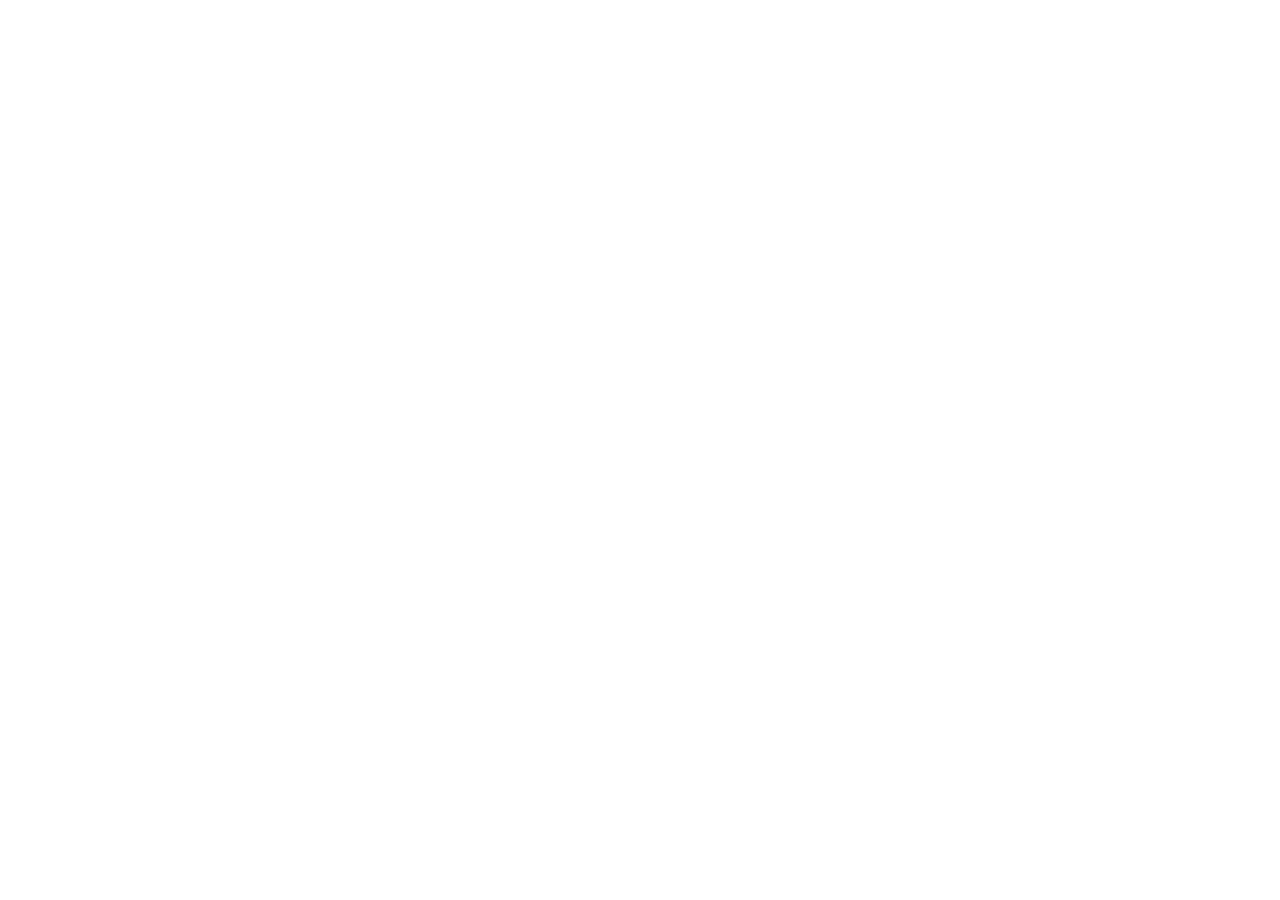
==== index.html @ d1ab3e90 "Structure de base des pages et liaison CSS/JS" ====
<!DOCTYPE html>
<html lang="en">

<head>
    <meta charset="UTF-8">
    <meta name="viewport" content="width=device-width, initial-scale=1.0">
    <title>AfriConnect Summit 2026 | Accueil</title>
    <link rel="stylesheet" href="css/style.css">
</head>

<body>

    <script src="js/main.js"></script>
</body>

</html>
---- css/style.css ----
/* Styles - AfriConnect Summit */
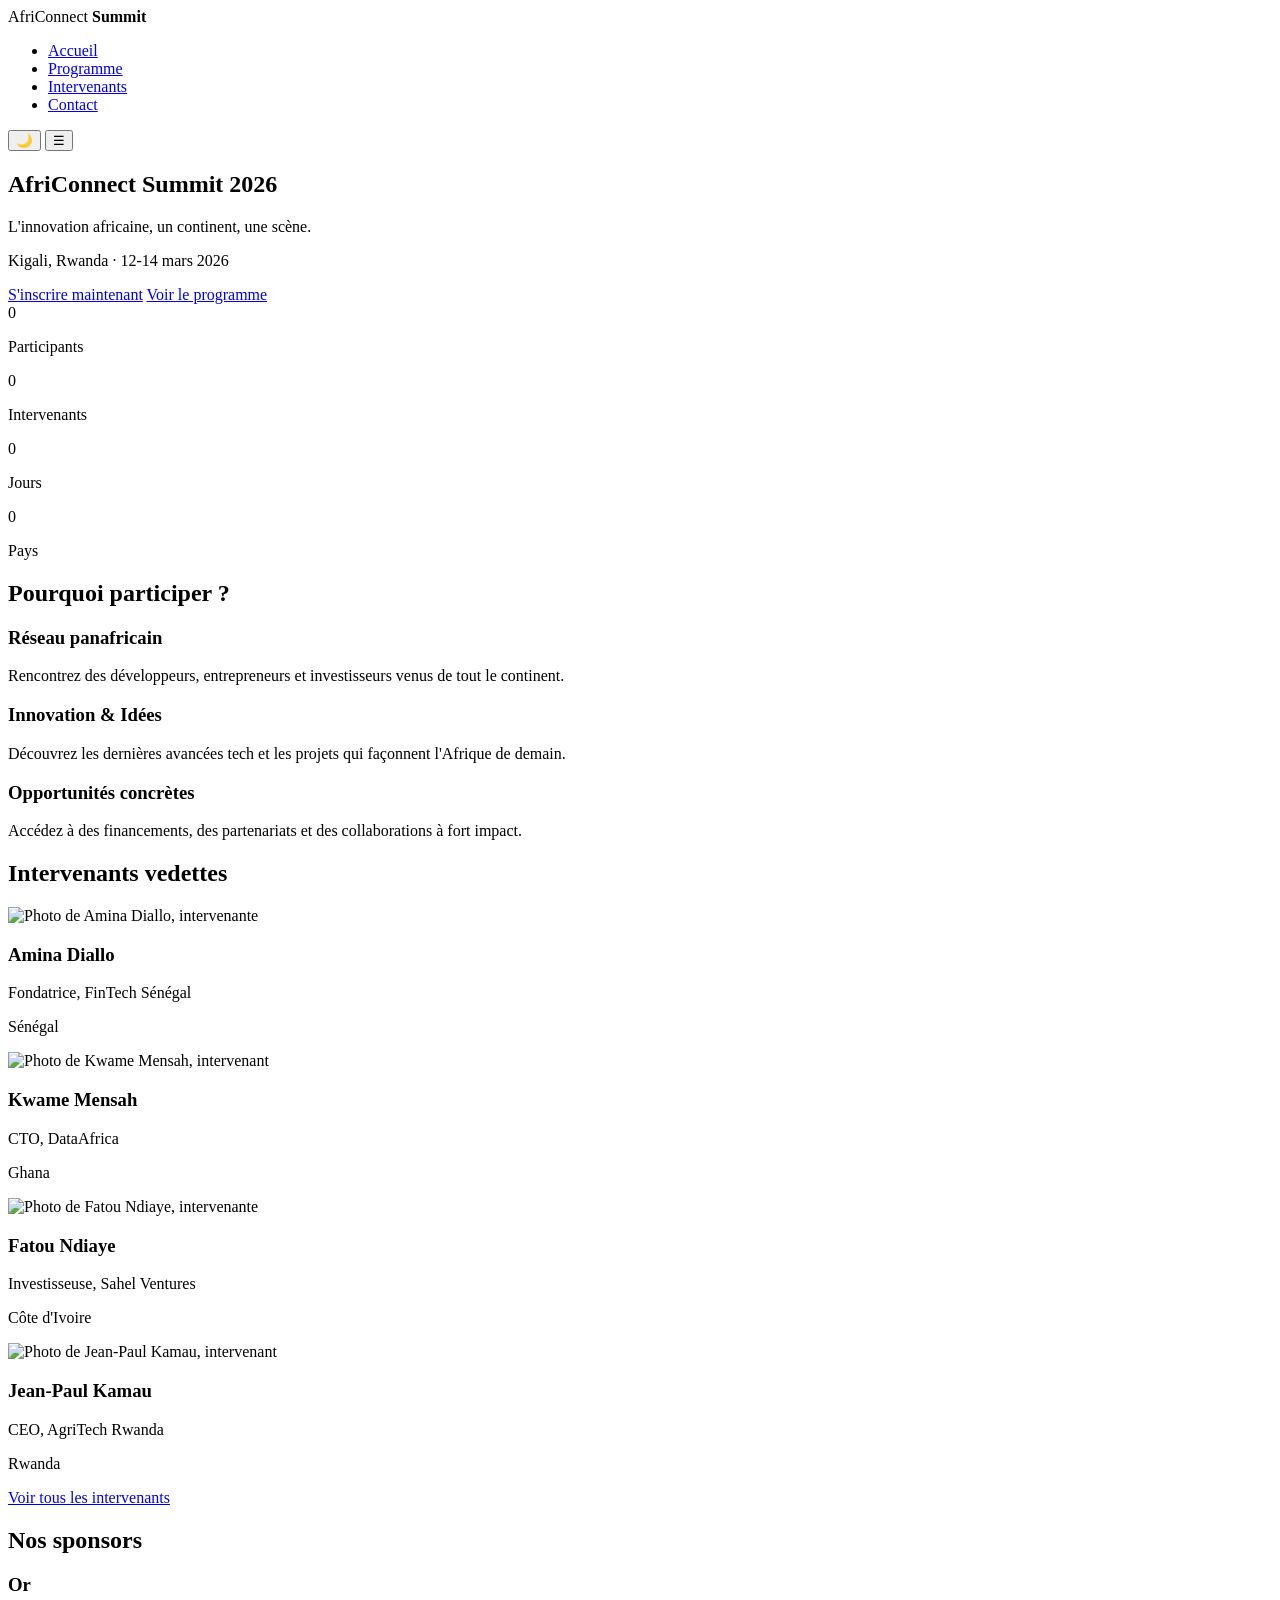
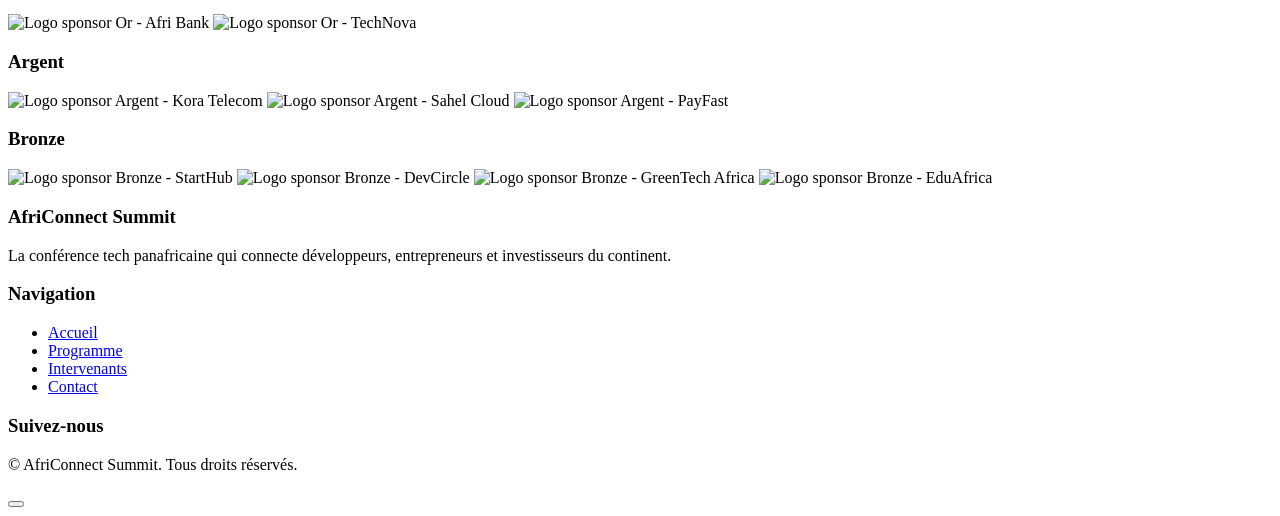
==== commit cb54937d: "ajout structure HTML complète de la page d'accueil" ====
--- a/index.html
+++ b/index.html
@@ -1,5 +1,5 @@
 <!DOCTYPE html>
-<html lang="en">
+<html lang="fr">
 
 <head>
     <meta charset="UTF-8">
@@ -9,6 +9,197 @@
 </head>
 
 <body>
+    <header>
+
+        <nav>
+            <div class="logo">
+                <i class="bi bi-globe-africa"></i>
+                <span>AfriConnect <strong>Summit</strong></span>
+            </div>
+
+            <ul class="nav-links">
+                <li><a href="index.html">Accueil</a></li>
+                <li><a href="programme.html">Programme</a></li>
+                <li><a href="intervenants.html">Intervenants</a></li>
+                <li><a href="contact.html">Contact</a></li>
+            </ul>
+
+            <div class="nav-actions">
+                <button id="theme-toggle" aria-label="Changer de thème">🌙</button>
+                <button id="hamburger" aria-label="Ouvrir le menu">☰</button>
+            </div>
+        </nav>
+    </header>
+    <main>
+        <section id="hero">
+            <div class="hero-content">
+                <h1>AfriConnect Summit 2026</h1>
+                <p class="hero-subtitle">L'innovation africaine, un continent, une scène.</p>
+                <p class="hero-location">Kigali, Rwanda · 12-14 mars 2026</p>
+
+                <div class="hero-cta">
+                    <a href="contact.html" class="btn btn-primary">S'inscrire maintenant</a>
+                    <a href="programme.html" class="btn btn-secondary">Voir le programme</a>
+                </div>
+
+                <div id="countdown">
+                </div>
+            </div>
+        </section>
+
+        <section id="chiffres-cles">
+            <div class="stats-grid">
+                <div class="stat-card">
+                    <span class="stat-number" data-target="1200">0</span>
+                    <p class="stat-label">Participants</p>
+                </div>
+                <div class="stat-card">
+                    <span class="stat-number" data-target="48">0</span>
+                    <p class="stat-label">Intervenants</p>
+                </div>
+                <div class="stat-card">
+                    <span class="stat-number" data-target="3">0</span>
+                    <p class="stat-label">Jours</p>
+                </div>
+                <div class="stat-card">
+                    <span class="stat-number" data-target="12">0</span>
+                    <p class="stat-label">Pays</p>
+                </div>
+            </div>
+        </section>
+
+        <section id="pourquoi-participer">
+            <h2>Pourquoi participer ?</h2>
+
+            <div class="raisons-container">
+                <article class="raison-card">
+                    <i class="bi bi-people-fill"></i>
+                    <h3>Réseau panafricain</h3>
+                    <p>Rencontrez des développeurs, entrepreneurs et investisseurs venus de tout le continent.</p>
+                </article>
+
+                <article class="raison-card">
+                    <i class="bi bi-lightbulb-fill"></i>
+                    <h3>Innovation & Idées</h3>
+                    <p>Découvrez les dernières avancées tech et les projets qui façonnent l'Afrique de demain.</p>
+                </article>
+
+                <article class="raison-card">
+                    <i class="bi bi-graph-up-arrow"></i>
+                    <h3>Opportunités concrètes</h3>
+                    <p>Accédez à des financements, des partenariats et des collaborations à fort impact.</p>
+                </article>
+            </div>
+        </section>
+
+        <section id="intervenants-vedettes">
+            <h2>Intervenants vedettes</h2>
+
+            <div class="intervenants-grid">
+                <article class="intervenant-card">
+                    <img src="images/speaker1.jpg" alt="Photo de Amina Diallo, intervenante">
+                    <h3>Amina Diallo</h3>
+                    <p class="intervenant-titre">Fondatrice, FinTech Sénégal</p>
+                    <p class="intervenant-pays">Sénégal</p>
+                </article>
+
+                <article class="intervenant-card">
+                    <img src="images/speaker2.jpg" alt="Photo de Kwame Mensah, intervenant">
+                    <h3>Kwame Mensah</h3>
+                    <p class="intervenant-titre">CTO, DataAfrica</p>
+                    <p class="intervenant-pays">Ghana</p>
+                </article>
+
+                <article class="intervenant-card">
+                    <img src="images/speaker3.jpg" alt="Photo de Fatou Ndiaye, intervenante">
+                    <h3>Fatou Ndiaye</h3>
+                    <p class="intervenant-titre">Investisseuse, Sahel Ventures</p>
+                    <p class="intervenant-pays">Côte d'Ivoire</p>
+                </article>
+
+                <article class="intervenant-card">
+                    <img src="images/speaker4.jpg" alt="Photo de Jean-Paul Kamau, intervenant">
+                    <h3>Jean-Paul Kamau</h3>
+                    <p class="intervenant-titre">CEO, AgriTech Rwanda</p>
+                    <p class="intervenant-pays">Rwanda</p>
+                </article>
+            </div>
+
+            <a href="intervenants.html" class="btn btn-secondary">Voir tous les intervenants</a>
+        </section>
+
+
+        <section id="sponsors">
+            <h2>Nos sponsors</h2>
+
+            <div class="sponsors-container">
+                <div class="sponsor-tier sponsor-or">
+                    <h3>Or</h3>
+                    <div class="sponsor-logos">
+                        <img src="images/sponsor-or-1.png" alt="Logo sponsor Or - Afri Bank">
+                        <img src="images/sponsor-or-2.png" alt="Logo sponsor Or - TechNova">
+                    </div>
+                </div>
+
+                <div class="sponsor-tier sponsor-argent">
+                    <h3>Argent</h3>
+                    <div class="sponsor-logos">
+                        <img src="images/sponsor-argent-1.png" alt="Logo sponsor Argent - Kora Telecom">
+                        <img src="images/sponsor-argent-2.png" alt="Logo sponsor Argent - Sahel Cloud">
+                        <img src="images/sponsor-argent-3.png" alt="Logo sponsor Argent - PayFast">
+                    </div>
+                </div>
+
+                <div class="sponsor-tier sponsor-bronze">
+                    <h3>Bronze</h3>
+                    <div class="sponsor-logos">
+                        <img src="images/sponsor-bronze-1.png" alt="Logo sponsor Bronze - StartHub">
+                        <img src="images/sponsor-bronze-2.png" alt="Logo sponsor Bronze - DevCircle">
+                        <img src="images/sponsor-bronze-3.png" alt="Logo sponsor Bronze - GreenTech Africa">
+                        <img src="images/sponsor-bronze-4.png" alt="Logo sponsor Bronze - EduAfrica">
+                    </div>
+                </div>
+            </div>
+        </section>
+
+
+    </main>
+    <footer>
+
+        <div class="footer-container">
+            <div class="footer-col">
+                <h3>AfriConnect Summit</h3>
+                <p>La conférence tech panafricaine qui connecte développeurs, entrepreneurs et investisseurs du
+                    continent.</p>
+            </div>
+
+            <div class="footer-col">
+                <h3>Navigation</h3>
+                <ul>
+                    <li><a href="index.html">Accueil</a></li>
+                    <li><a href="programme.html">Programme</a></li>
+                    <li><a href="intervenants.html">Intervenants</a></li>
+                    <li><a href="contact.html">Contact</a></li>
+                </ul>
+            </div>
+
+            <div class="footer-col">
+                <h3>Suivez-nous</h3>
+                <div class="footer-socials">
+                    <a href="#" aria-label="Facebook"><i class="bi bi-facebook"></i></a>
+                    <a href="#" aria-label="Twitter"><i class="bi bi-twitter-x"></i></a>
+                    <a href="#" aria-label="LinkedIn"><i class="bi bi-linkedin"></i></a>
+                    <a href="#" aria-label="Instagram"><i class="bi bi-instagram"></i></a>
+                </div>
+            </div>
+        </div>
+
+        <div class="footer-bottom">
+            <p>&copy; <span id="year"></span> AfriConnect Summit. Tous droits réservés.</p>
+            <button id="back-to-top" aria-label="Retour en haut"><i class="bi bi-arrow-up"></i></button>
+        </div>
+
+    </footer>
 
     <script src="js/main.js"></script>
 </body>
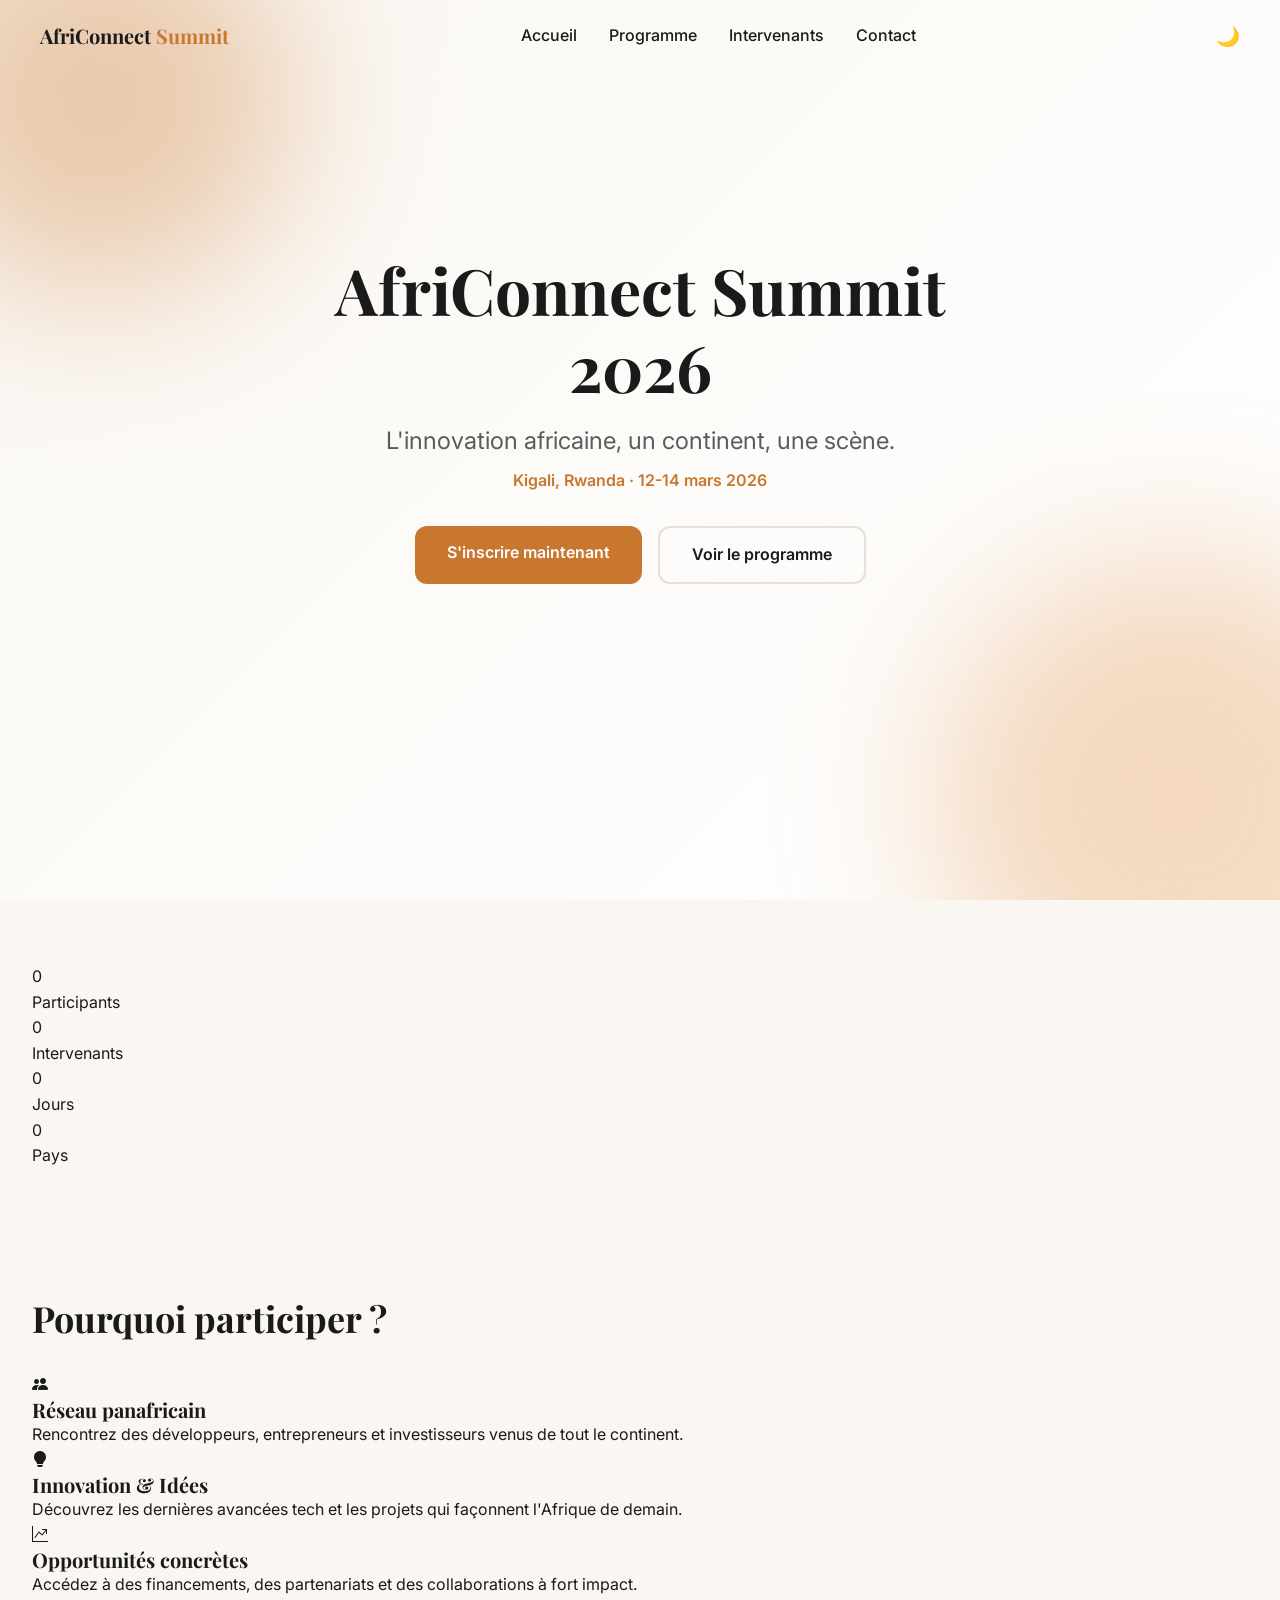
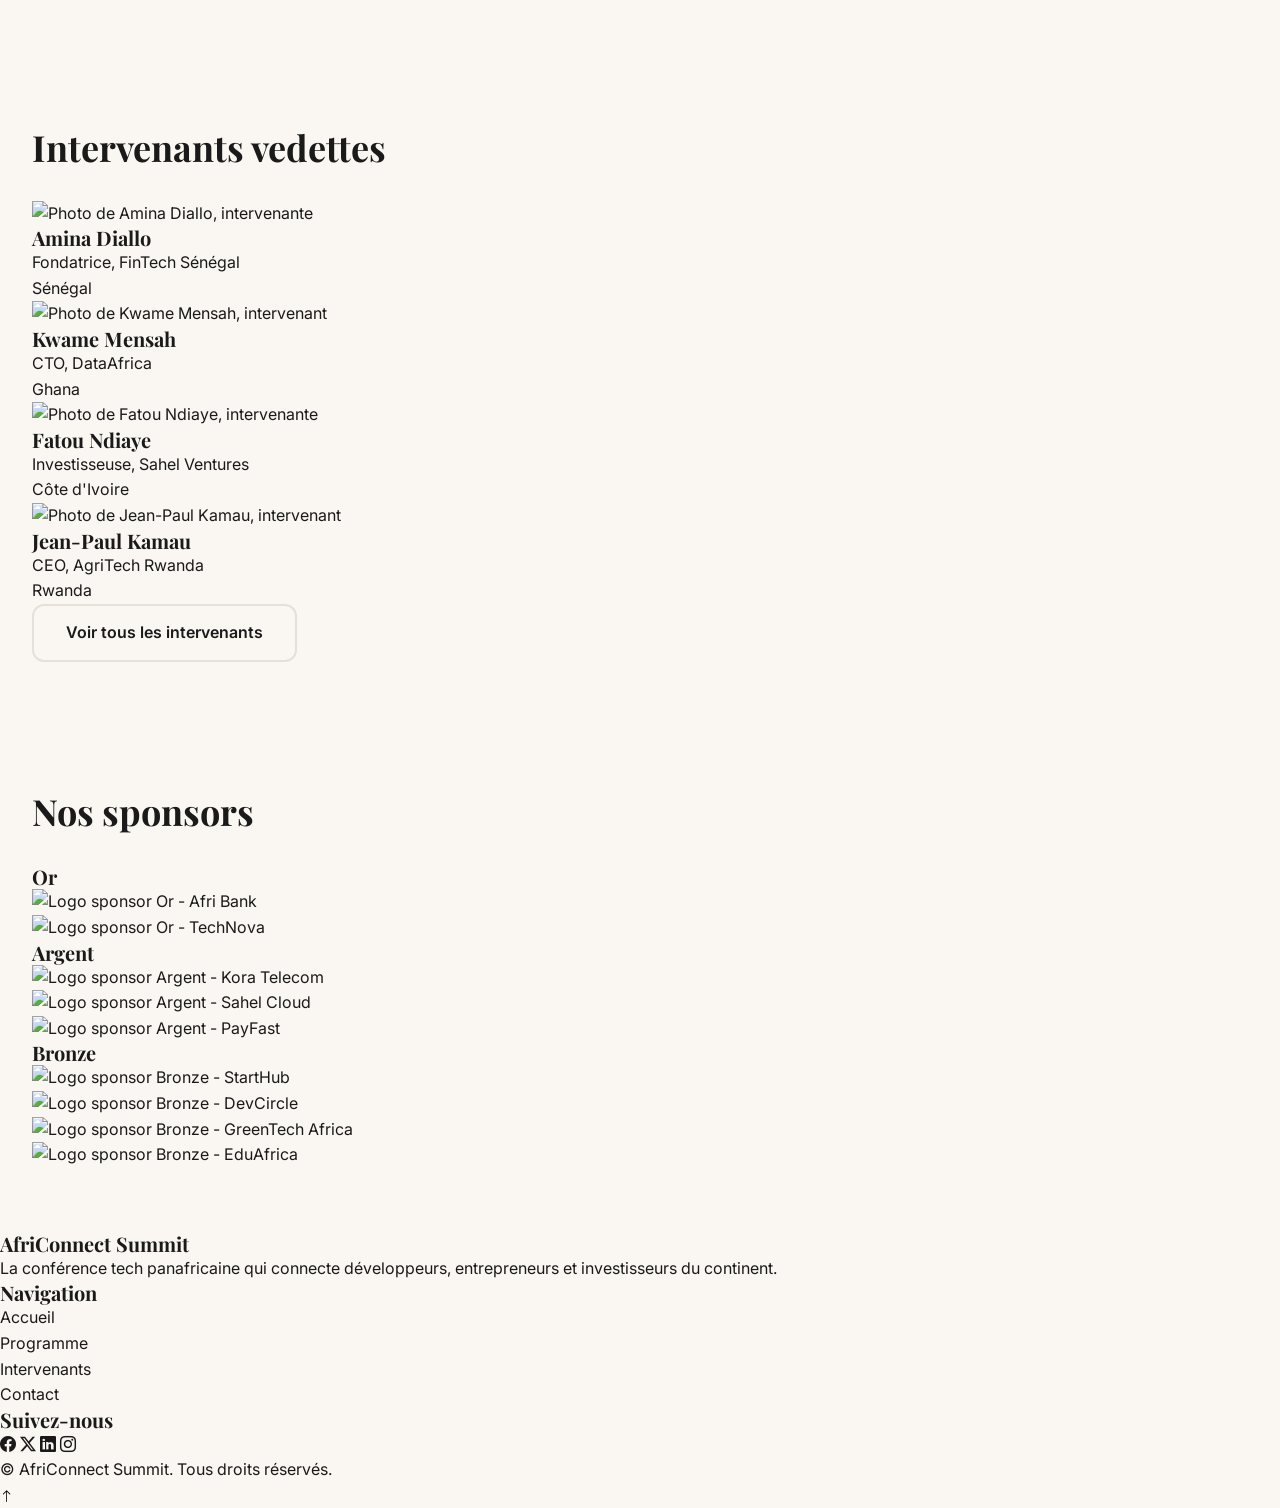
==== commit d7024541: "ajout des variables CSS, reset de base, style navbar et hero avec animations" ====
--- a/index.html
+++ b/index.html
@@ -5,6 +5,12 @@
     <meta charset="UTF-8">
     <meta name="viewport" content="width=device-width, initial-scale=1.0">
     <title>AfriConnect Summit 2026 | Accueil</title>
+    <link rel="preconnect" href="https://fonts.googleapis.com">
+    <link rel="preconnect" href="https://fonts.gstatic.com" crossorigin>
+    <link
+        href="https://fonts.googleapis.com/css2?family=Playfair+Display:wght@600;700;900&family=Inter:wght@400;500;600&display=swap"
+        rel="stylesheet">
+    <link rel="stylesheet" href="https://cdn.jsdelivr.net/npm/bootstrap-icons@1.11.3/font/bootstrap-icons.css">
     <link rel="stylesheet" href="css/style.css">
 </head>
 
--- a/css/style.css
+++ b/css/style.css
@@ -1 +1,366 @@
-/* Styles - AfriConnect Summit */+/* ===========================
+   VARIABLES CSS GLOBALES
+   =========================== */
+:root {
+    /* Couleurs - Light mode (par défaut) */
+    --color-bg: #faf7f2;
+    --color-bg-secondary: #ffffff;
+    --color-text: #1a1a1a;
+    --color-text-secondary: #5c5c5c;
+    --color-accent: #c9772f;
+    --color-accent-light: #e0954f;
+    --color-border: #e5e0d8;
+
+    /* Typographie */
+    --font-heading: 'Playfair Display', serif;
+    --font-body: 'Inter', sans-serif;
+
+    /* Espacements */
+    --spacing-sm: 0.5rem;
+    --spacing-md: 1rem;
+    --spacing-lg: 2rem;
+    --spacing-xl: 4rem;
+
+    /* Radius */
+    --radius-sm: 4px;
+    --radius-md: 12px;
+    --radius-lg: 24px;
+
+    /* Transition */
+    --transition-speed: 0.3s ease;
+}
+
+/* Dark mode : le JS bascule cet attribut sur <html> */
+[data-theme="dark"] {
+    --color-bg: #14100c;
+    --color-bg-secondary: #1f1a14;
+    --color-text: #f5f0e8;
+    --color-text-secondary: #b8b0a3;
+    --color-accent: #d99a4e;
+    --color-accent-light: #e8b872;
+    --color-border: #332b22;
+}
+
+/* ===========================
+   RESET & BASE
+   =========================== */
+* {
+    margin: 0;
+    padding: 0;
+    box-sizing: border-box;
+}
+
+html {
+    scroll-behavior: smooth;
+}
+
+body {
+    font-family: var(--font-body);
+    background-color: var(--color-bg);
+    color: var(--color-text);
+    line-height: 1.6;
+    transition: background-color var(--transition-speed), color var(--transition-speed);
+}
+
+h1,
+h2,
+h3 {
+    font-family: var(--font-heading);
+    line-height: 1.2;
+}
+
+h1 {
+    font-size: 3rem;
+}
+
+h2 {
+    font-size: 2.25rem;
+    margin-bottom: var(--spacing-lg);
+}
+
+h3 {
+    font-size: 1.25rem;
+}
+
+a {
+    text-decoration: none;
+    color: inherit;
+}
+
+img {
+    max-width: 100%;
+    display: block;
+}
+
+ul {
+    list-style: none;
+}
+
+button {
+    cursor: pointer;
+    border: none;
+    background: none;
+    font-family: var(--font-body);
+}
+
+section {
+    padding: var(--spacing-xl) var(--spacing-lg);
+}
+
+/* ===========================
+   HEADER / NAVBAR
+   =========================== */
+header {
+    position: fixed;
+    top: 0;
+    left: 0;
+    width: 100%;
+    z-index: 1000;
+    background-color: transparent;
+    transition: background-color var(--transition-speed), box-shadow var(--transition-speed);
+}
+
+header.scrolled {
+    background-color: var(--color-bg-secondary);
+    box-shadow: 0 2px 12px rgba(0, 0, 0, 0.1);
+}
+
+header nav {
+    display: flex;
+    align-items: center;
+    justify-content: space-between;
+    padding: var(--spacing-md) var(--spacing-lg);
+    max-width: 1400px;
+    margin: 0 auto;
+}
+
+.logo {
+    display: flex;
+    align-items: center;
+    gap: var(--spacing-sm);
+    font-family: var(--font-heading);
+    font-size: 1.25rem;
+    font-weight: 700;
+}
+
+.logo i {
+    color: var(--color-accent);
+    font-size: 1.4rem;
+}
+
+.logo strong {
+    color: var(--color-accent);
+}
+
+.nav-links {
+    display: flex;
+    gap: var(--spacing-lg);
+}
+
+.nav-links a {
+    font-weight: 500;
+    position: relative;
+    transition: color var(--transition-speed);
+}
+
+.nav-links a::after {
+    content: '';
+    position: absolute;
+    bottom: -4px;
+    left: 0;
+    width: 0;
+    height: 2px;
+    background-color: var(--color-accent);
+    transition: width var(--transition-speed);
+}
+
+.nav-links a:hover {
+    color: var(--color-accent);
+}
+
+.nav-links a:hover::after {
+    width: 100%;
+}
+
+.nav-actions {
+    display: flex;
+    align-items: center;
+    gap: var(--spacing-md);
+}
+
+.nav-actions button {
+    font-size: 1.2rem;
+    padding: var(--spacing-sm);
+    border-radius: var(--radius-sm);
+    transition: background-color var(--transition-speed);
+}
+
+.nav-actions button:hover {
+    background-color: var(--color-border);
+}
+
+#hamburger {
+    display: none;
+}
+
+/* ===========================
+   HERO SECTION
+   =========================== */
+#hero {
+    min-height: 100vh;
+    display: flex;
+    align-items: center;
+    justify-content: center;
+    text-align: center;
+    position: relative;
+    overflow: hidden;
+    background: linear-gradient(135deg, var(--color-bg) 0%, var(--color-bg-secondary) 100%);
+}
+
+/* Formes flottantes en arrière-plan */
+#hero::before,
+#hero::after {
+    content: '';
+    position: absolute;
+    border-radius: 50%;
+    filter: blur(80px);
+    opacity: 0.35;
+    z-index: 0;
+}
+
+#hero::before {
+    width: 400px;
+    height: 400px;
+    background: var(--color-accent);
+    top: -100px;
+    left: -100px;
+    animation: float-blob 12s ease-in-out infinite;
+}
+
+#hero::after {
+    width: 500px;
+    height: 500px;
+    background: var(--color-accent-light);
+    bottom: -150px;
+    right: -150px;
+    animation: float-blob 15s ease-in-out infinite reverse;
+}
+
+@keyframes float-blob {
+
+    0%,
+    100% {
+        transform: translate(0, 0) scale(1);
+    }
+
+    33% {
+        transform: translate(40px, 60px) scale(1.1);
+    }
+
+    66% {
+        transform: translate(-30px, 30px) scale(0.95);
+    }
+}
+
+.hero-content {
+    position: relative;
+    z-index: 1;
+    max-width: 800px;
+    padding: var(--spacing-lg);
+}
+
+#hero h1 {
+    font-size: 4rem;
+    margin-bottom: var(--spacing-md);
+    opacity: 0;
+    animation: fade-slide-up 0.8s ease forwards;
+}
+
+.hero-subtitle {
+    font-size: 1.5rem;
+    color: var(--color-text-secondary);
+    margin-bottom: var(--spacing-sm);
+    opacity: 0;
+    animation: fade-slide-up 0.8s ease 0.2s forwards;
+}
+
+.hero-location {
+    font-weight: 600;
+    color: var(--color-accent);
+    margin-bottom: var(--spacing-lg);
+    opacity: 0;
+    animation: fade-slide-up 0.8s ease 0.4s forwards;
+}
+
+.hero-cta {
+    display: flex;
+    gap: var(--spacing-md);
+    justify-content: center;
+    margin-bottom: var(--spacing-xl);
+    opacity: 0;
+    animation: fade-slide-up 0.8s ease 0.6s forwards;
+}
+
+@keyframes fade-slide-up {
+    from {
+        opacity: 0;
+        transform: translateY(30px);
+    }
+
+    to {
+        opacity: 1;
+        transform: translateY(0);
+    }
+}
+
+.btn {
+    display: inline-block;
+    padding: 0.9rem 2rem;
+    border-radius: var(--radius-md);
+    font-weight: 600;
+    transition: transform var(--transition-speed), box-shadow var(--transition-speed);
+}
+
+.btn-primary {
+    background-color: var(--color-accent);
+    color: #fff;
+}
+
+.btn-secondary {
+    background-color: transparent;
+    color: var(--color-text);
+    border: 2px solid var(--color-border);
+}
+
+.btn:hover {
+    transform: translateY(-3px);
+    box-shadow: 0 8px 20px rgba(0, 0, 0, 0.15);
+}
+
+#countdown {
+    display: flex;
+    gap: var(--spacing-lg);
+    justify-content: center;
+    opacity: 0;
+    animation: fade-slide-up 0.8s ease 0.8s forwards;
+}
+
+#countdown div {
+    display: flex;
+    flex-direction: column;
+    align-items: center;
+}
+
+#countdown span {
+    font-family: var(--font-heading);
+    font-size: 2.5rem;
+    font-weight: 700;
+    color: var(--color-accent);
+}
+
+#countdown small {
+    font-size: 0.8rem;
+    color: var(--color-text-secondary);
+    text-transform: uppercase;
+    letter-spacing: 1px;
+}
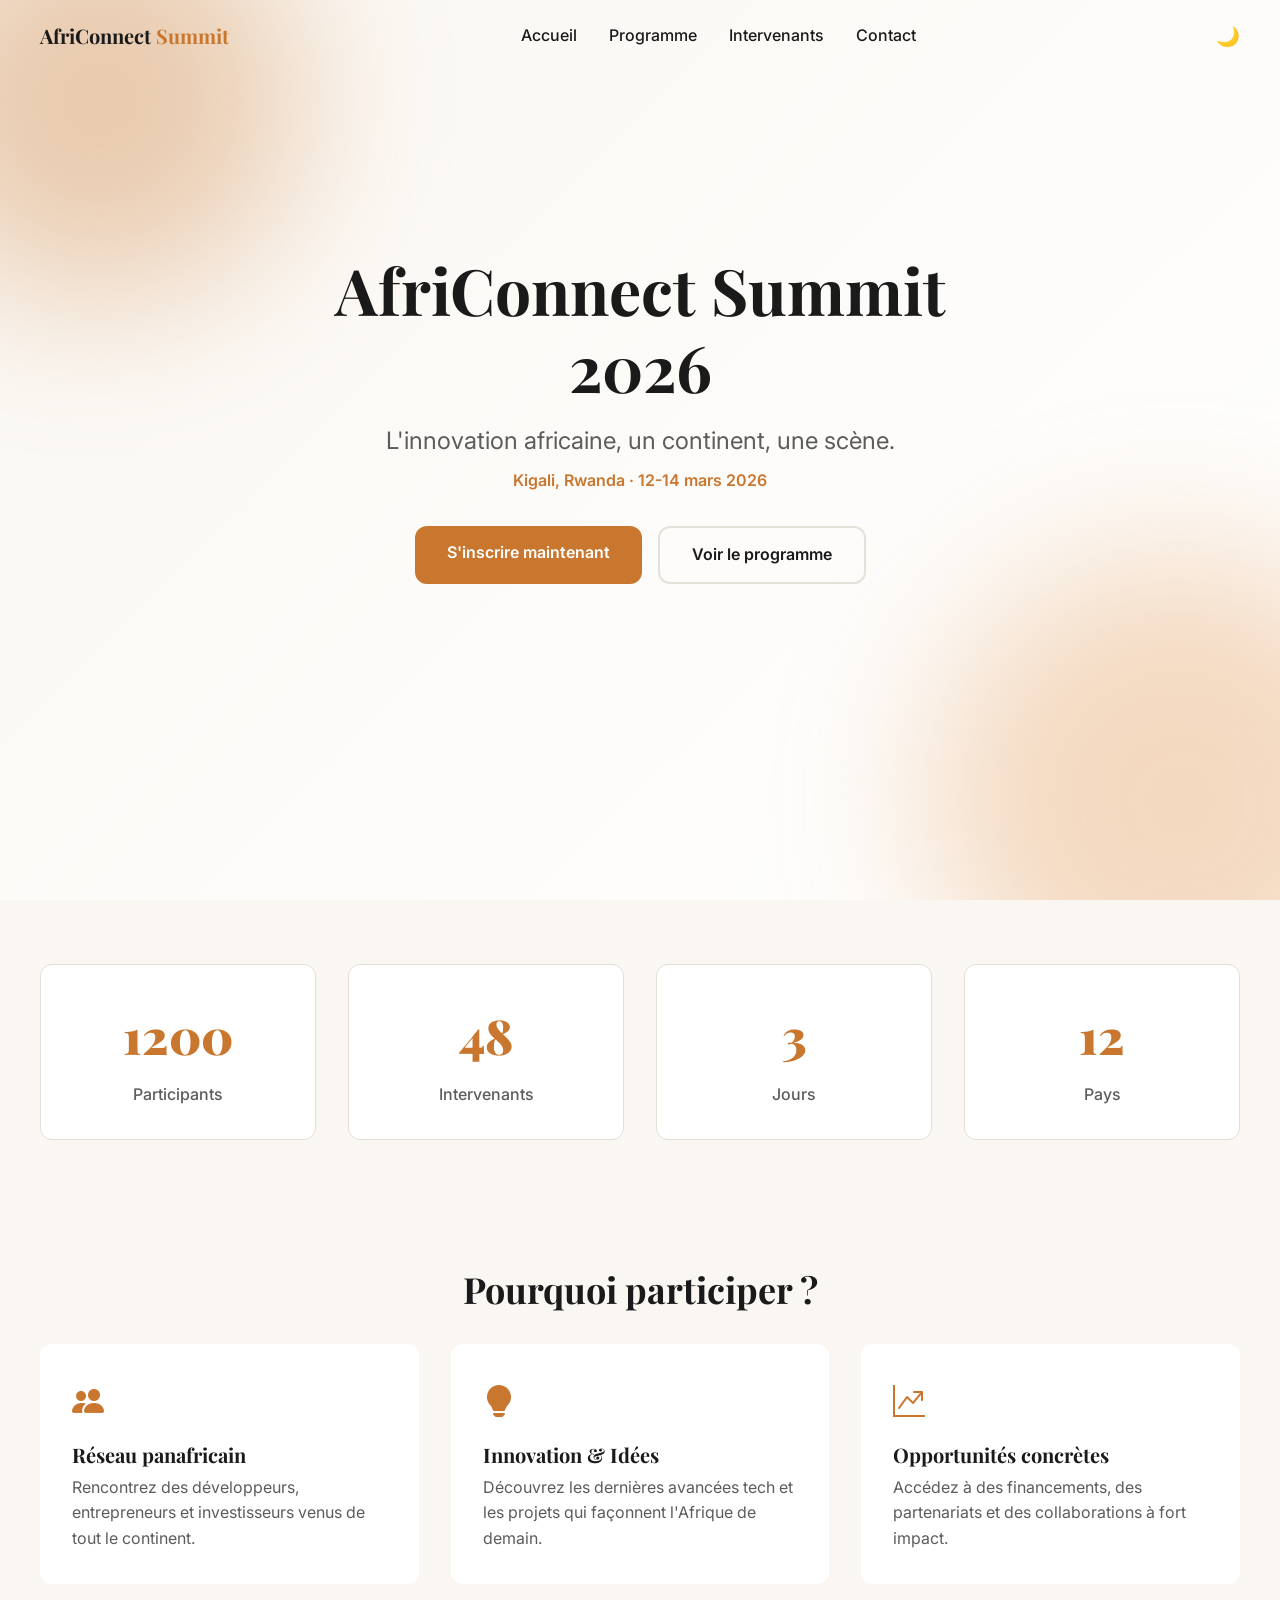
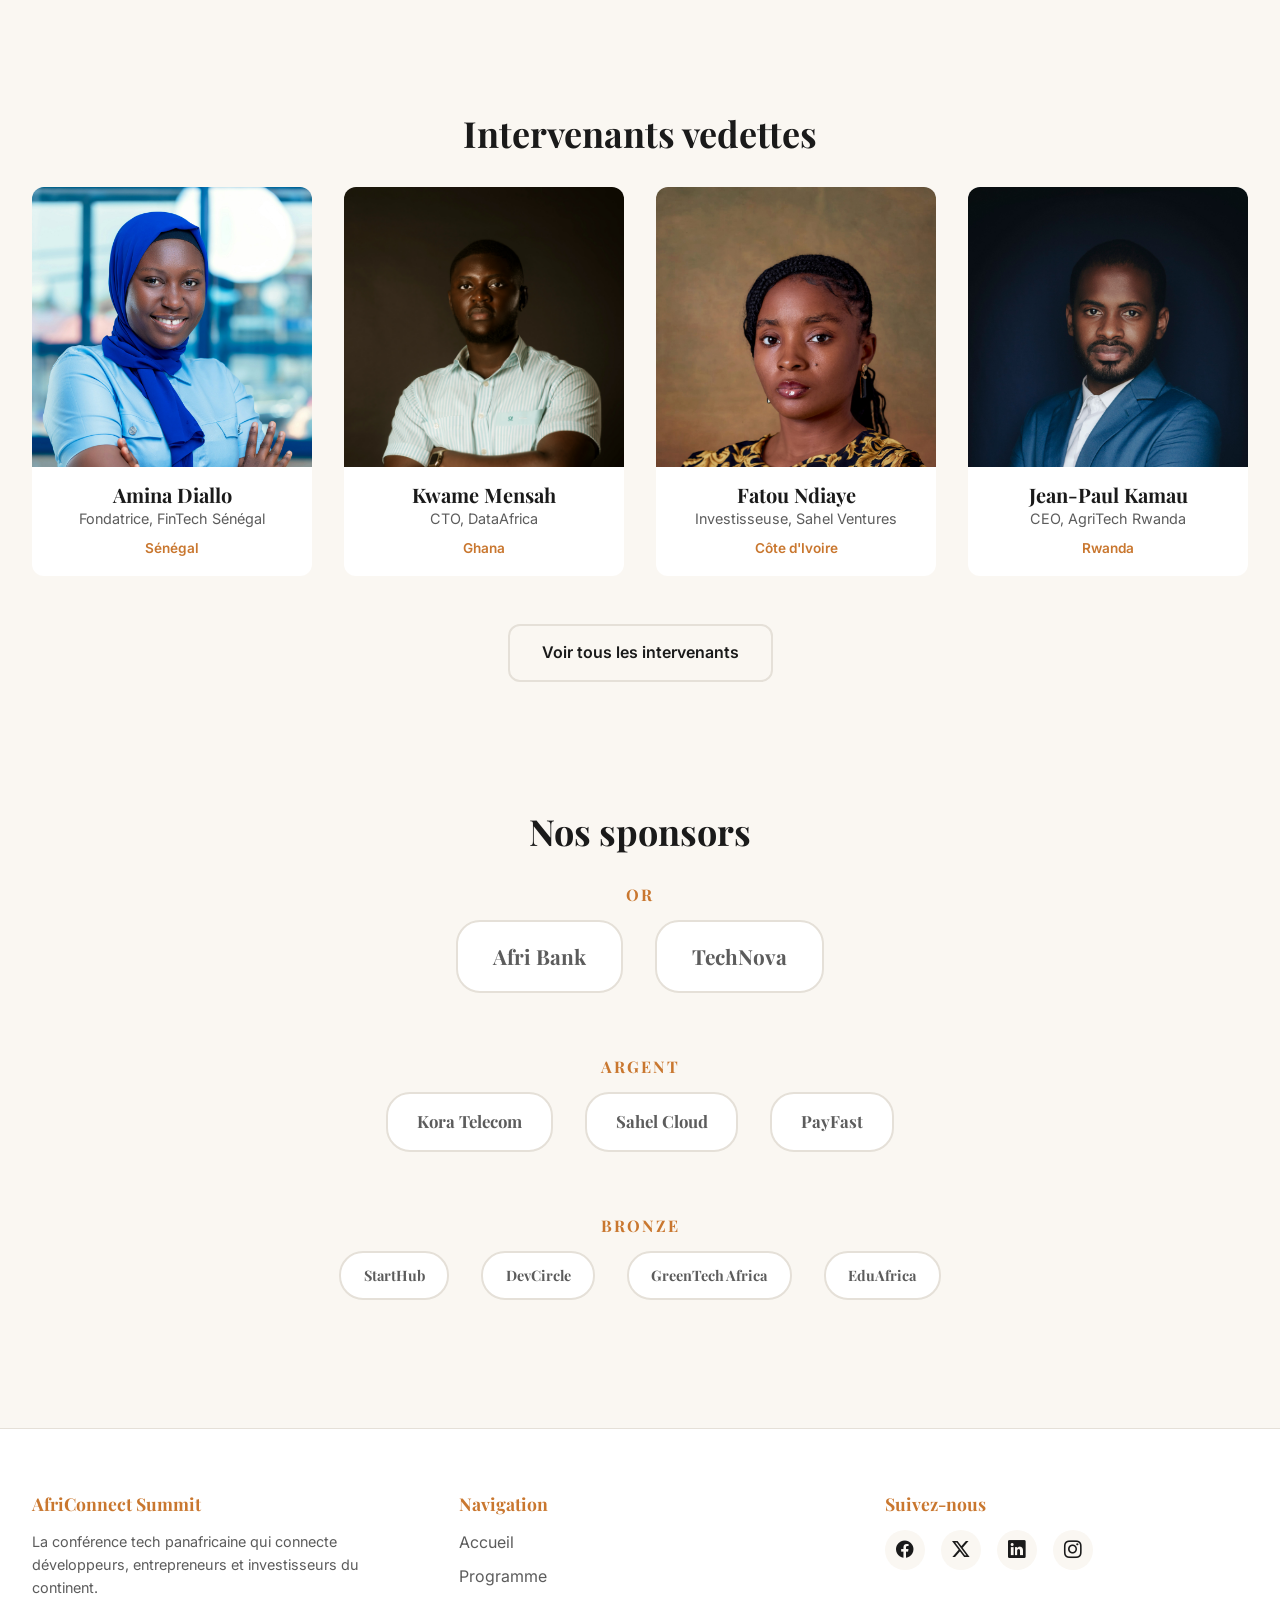
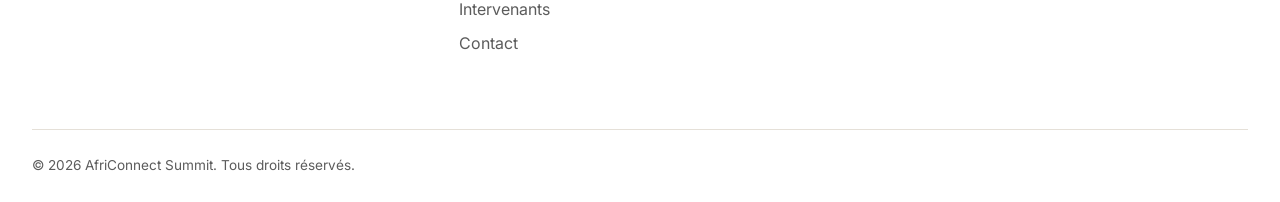
==== commit e35b90e8: "Mise à jour globale : corrections HTML/CSS/JS, README et images" ====
--- a/index.html
+++ b/index.html
@@ -54,6 +54,8 @@
         </section>
 
         <section id="chiffres-cles">
+            <h2 class="visually-hidden">AfriConnect Summit en chiffres</h2>
+
             <div class="stats-grid">
                 <div class="stat-card">
                     <span class="stat-number" data-target="1200">0</span>
@@ -142,27 +144,27 @@
                 <div class="sponsor-tier sponsor-or">
                     <h3>Or</h3>
                     <div class="sponsor-logos">
-                        <img src="images/sponsor-or-1.png" alt="Logo sponsor Or - Afri Bank">
-                        <img src="images/sponsor-or-2.png" alt="Logo sponsor Or - TechNova">
+                        <span class="sponsor-badge">Afri Bank</span>
+                        <span class="sponsor-badge">TechNova</span>
                     </div>
                 </div>
 
                 <div class="sponsor-tier sponsor-argent">
                     <h3>Argent</h3>
                     <div class="sponsor-logos">
-                        <img src="images/sponsor-argent-1.png" alt="Logo sponsor Argent - Kora Telecom">
-                        <img src="images/sponsor-argent-2.png" alt="Logo sponsor Argent - Sahel Cloud">
-                        <img src="images/sponsor-argent-3.png" alt="Logo sponsor Argent - PayFast">
+                        <span class="sponsor-badge">Kora Telecom</span>
+                        <span class="sponsor-badge">Sahel Cloud</span>
+                        <span class="sponsor-badge">PayFast</span>
                     </div>
                 </div>
 
                 <div class="sponsor-tier sponsor-bronze">
                     <h3>Bronze</h3>
                     <div class="sponsor-logos">
-                        <img src="images/sponsor-bronze-1.png" alt="Logo sponsor Bronze - StartHub">
-                        <img src="images/sponsor-bronze-2.png" alt="Logo sponsor Bronze - DevCircle">
-                        <img src="images/sponsor-bronze-3.png" alt="Logo sponsor Bronze - GreenTech Africa">
-                        <img src="images/sponsor-bronze-4.png" alt="Logo sponsor Bronze - EduAfrica">
+                        <span class="sponsor-badge">StartHub</span>
+                        <span class="sponsor-badge">DevCircle</span>
+                        <span class="sponsor-badge">GreenTech Africa</span>
+                        <span class="sponsor-badge">EduAfrica</span>
                     </div>
                 </div>
             </div>
--- a/css/style.css
+++ b/css/style.css
@@ -363,4 +363,892 @@
     color: var(--color-text-secondary);
     text-transform: uppercase;
     letter-spacing: 1px;
+}
+
+/* ===========================
+   CHIFFRES CLÉS
+   =========================== */
+.stats-grid {
+    display: grid;
+    grid-template-columns: repeat(4, 1fr);
+    gap: var(--spacing-lg);
+    max-width: 1200px;
+    margin: 0 auto;
+}
+
+.stat-card {
+    text-align: center;
+    padding: var(--spacing-lg);
+    background-color: var(--color-bg-secondary);
+    border-radius: var(--radius-md);
+    border: 1px solid var(--color-border);
+    transition: transform var(--transition-speed);
+}
+
+.stat-card:hover {
+    transform: translateY(-6px);
+}
+
+.stat-number {
+    display: block;
+    font-family: var(--font-heading);
+    font-size: 3rem;
+    font-weight: 900;
+    color: var(--color-accent);
+}
+
+.stat-label {
+    color: var(--color-text-secondary);
+    font-weight: 500;
+    margin-top: var(--spacing-sm);
+}
+
+/* ===========================
+   POURQUOI PARTICIPER
+   =========================== */
+#pourquoi-participer {
+    text-align: center;
+}
+
+.raisons-container {
+    display: flex;
+    gap: var(--spacing-lg);
+    max-width: 1200px;
+    margin: 0 auto;
+}
+
+.raison-card {
+    flex: 1;
+    padding: var(--spacing-lg);
+    background-color: var(--color-bg-secondary);
+    border-radius: var(--radius-md);
+    text-align: left;
+    transition: transform var(--transition-speed), box-shadow var(--transition-speed);
+}
+
+.raison-card:hover {
+    transform: translateY(-6px);
+    box-shadow: 0 12px 24px rgba(0, 0, 0, 0.08);
+}
+
+.raison-card i {
+    font-size: 2rem;
+    color: var(--color-accent);
+    margin-bottom: var(--spacing-md);
+    display: inline-block;
+}
+
+.raison-card h3 {
+    margin-bottom: var(--spacing-sm);
+}
+
+.raison-card p {
+    color: var(--color-text-secondary);
+}
+
+/* ===========================
+   INTERVENANTS VEDETTES
+   =========================== */
+#intervenants-vedettes {
+    text-align: center;
+}
+
+.intervenants-grid {
+    display: grid;
+    grid-template-columns: repeat(4, 1fr);
+    gap: var(--spacing-lg);
+    max-width: 1300px;
+    margin: 0 auto var(--spacing-lg);
+}
+
+.intervenant-card {
+    background-color: var(--color-bg-secondary);
+    border-radius: var(--radius-md);
+    overflow: hidden;
+    transition: transform var(--transition-speed), box-shadow var(--transition-speed);
+}
+
+.intervenant-card:hover {
+    transform: translateY(-8px);
+    box-shadow: 0 16px 32px rgba(0, 0, 0, 0.12);
+}
+
+.intervenant-card img {
+    width: 100%;
+    height: 280px;
+    object-fit: cover;
+    object-position: center top;
+}
+
+.intervenant-card h3 {
+    margin: var(--spacing-md) var(--spacing-md) 0;
+}
+
+.intervenant-titre {
+    padding: 0 var(--spacing-md);
+    color: var(--color-text-secondary);
+    font-size: 0.9rem;
+}
+
+.intervenant-pays {
+    padding: var(--spacing-sm) var(--spacing-md) var(--spacing-md);
+    color: var(--color-accent);
+    font-weight: 600;
+    font-size: 0.85rem;
+}
+
+#intervenants-vedettes>.btn {
+    margin-top: var(--spacing-md);
+}
+
+/* ===========================
+   HERO INTERNE (pages 2, 3, 4)
+   =========================== */
+.hero-interne {
+    padding-top: calc(80px + var(--spacing-xl));
+    padding-bottom: var(--spacing-lg);
+    text-align: center;
+    background-color: var(--color-bg-secondary);
+}
+
+.hero-interne h1 {
+    margin-bottom: var(--spacing-sm);
+}
+
+.hero-interne nav {
+    color: var(--color-text-secondary);
+    font-size: 0.9rem;
+}
+
+.hero-interne nav a {
+    color: var(--color-accent);
+    font-weight: 500;
+}
+
+/* ===========================
+   GRILLE INTERVENANTS COMPLETE
+   =========================== */
+.intervenants-grid-complete {
+    display: grid;
+    grid-template-columns: repeat(3, 1fr);
+    gap: var(--spacing-lg);
+    max-width: 1300px;
+    margin: 0 auto;
+}
+
+/* ===========================
+   SPONSORS
+   =========================== */
+#sponsors {
+    text-align: center;
+}
+
+.sponsors-container {
+    display: flex;
+    flex-direction: column;
+    gap: var(--spacing-xl);
+    max-width: 1000px;
+    margin: 0 auto;
+}
+
+.sponsor-tier h3 {
+    margin-bottom: var(--spacing-md);
+    color: var(--color-accent);
+    text-transform: uppercase;
+    letter-spacing: 2px;
+    font-size: 1rem;
+}
+
+.sponsor-logos {
+    display: flex;
+    justify-content: center;
+    align-items: center;
+    flex-wrap: wrap;
+    gap: var(--spacing-lg);
+}
+
+.sponsor-badge {
+    display: inline-flex;
+    align-items: center;
+    justify-content: center;
+    padding: 0.8rem 1.6rem;
+    background-color: var(--color-bg-secondary);
+    border: 2px solid var(--color-border);
+    border-radius: var(--radius-lg);
+    font-family: var(--font-heading);
+    font-weight: 700;
+    color: var(--color-text-secondary);
+    transition: border-color var(--transition-speed), color var(--transition-speed), transform var(--transition-speed);
+}
+
+.sponsor-badge:hover {
+    border-color: var(--color-accent);
+    color: var(--color-accent);
+    transform: translateY(-3px);
+}
+
+.sponsor-or .sponsor-badge {
+    font-size: 1.3rem;
+    padding: 1.1rem 2.2rem;
+}
+
+.sponsor-argent .sponsor-badge {
+    font-size: 1.05rem;
+    padding: 0.9rem 1.8rem;
+}
+
+.sponsor-bronze .sponsor-badge {
+    font-size: 0.9rem;
+    padding: 0.7rem 1.4rem;
+}
+
+/* ===========================
+   FOOTER
+   =========================== */
+footer {
+    background-color: var(--color-bg-secondary);
+    border-top: 1px solid var(--color-border);
+    padding: var(--spacing-xl) var(--spacing-lg) var(--spacing-md);
+    margin-top: var(--spacing-xl);
+}
+
+.footer-container {
+    display: flex;
+    justify-content: space-between;
+    gap: var(--spacing-xl);
+    max-width: 1300px;
+    margin: 0 auto var(--spacing-xl);
+    flex-wrap: wrap;
+}
+
+.footer-col {
+    flex: 1;
+    min-width: 220px;
+}
+
+.footer-col h3 {
+    font-size: 1.1rem;
+    margin-bottom: var(--spacing-md);
+    color: var(--color-accent);
+}
+
+.footer-col p {
+    color: var(--color-text-secondary);
+    font-size: 0.9rem;
+}
+
+.footer-col ul li {
+    margin-bottom: var(--spacing-sm);
+}
+
+.footer-col ul li a {
+    color: var(--color-text-secondary);
+    transition: color var(--transition-speed);
+}
+
+.footer-col ul li a:hover {
+    color: var(--color-accent);
+}
+
+.footer-socials {
+    display: flex;
+    gap: var(--spacing-md);
+}
+
+.footer-socials a {
+    width: 40px;
+    height: 40px;
+    display: flex;
+    align-items: center;
+    justify-content: center;
+    background-color: var(--color-bg);
+    border-radius: 50%;
+    font-size: 1.1rem;
+    transition: background-color var(--transition-speed), color var(--transition-speed), transform var(--transition-speed);
+}
+
+.footer-socials a:hover {
+    background-color: var(--color-accent);
+    color: #fff;
+    transform: translateY(-3px);
+}
+
+.footer-bottom {
+    display: flex;
+    justify-content: space-between;
+    align-items: center;
+    max-width: 1300px;
+    margin: 0 auto;
+    padding-top: var(--spacing-md);
+    border-top: 1px solid var(--color-border);
+    font-size: 0.85rem;
+    color: var(--color-text-secondary);
+}
+
+#back-to-top {
+    width: 40px;
+    height: 40px;
+    display: flex;
+    align-items: center;
+    justify-content: center;
+    background-color: var(--color-accent);
+    color: #fff;
+    border-radius: 50%;
+    transition: transform var(--transition-speed), opacity var(--transition-speed);
+    opacity: 0;
+    visibility: hidden;
+}
+
+#back-to-top.visible {
+    opacity: 1;
+    visibility: visible;
+}
+
+#back-to-top:hover {
+    transform: translateY(-4px);
+}
+
+/* ===========================
+   PROGRAMME - ONGLETS
+   =========================== */
+.programme-onglets {
+    max-width: 1100px;
+    margin: 0 auto;
+}
+
+.onglets-nav {
+    display: flex;
+    justify-content: center;
+    gap: var(--spacing-sm);
+    margin-bottom: var(--spacing-xl);
+    border-bottom: 1px solid var(--color-border);
+}
+
+.onglet-btn {
+    padding: var(--spacing-md) var(--spacing-lg);
+    font-weight: 600;
+    color: var(--color-text-secondary);
+    border-bottom: 3px solid transparent;
+    transition: color var(--transition-speed), border-color var(--transition-speed);
+}
+
+.onglet-btn:hover {
+    color: var(--color-accent);
+}
+
+.onglet-btn.active {
+    color: var(--color-accent);
+    border-bottom-color: var(--color-accent);
+}
+
+.onglet-contenu {
+    display: none;
+}
+
+.onglet-contenu.active {
+    display: block;
+    animation: fade-slide-up 0.5s ease;
+}
+
+/* ===========================
+   TABLEAU PLANNING
+   =========================== */
+.planning-table {
+    width: 100%;
+    border-collapse: collapse;
+    background-color: var(--color-bg-secondary);
+    border-radius: var(--radius-md);
+    overflow: hidden;
+}
+
+.planning-table th {
+    background-color: var(--color-accent);
+    color: #fff;
+    padding: var(--spacing-md);
+    text-align: left;
+    font-weight: 600;
+}
+
+.planning-table td {
+    padding: var(--spacing-md);
+    border-bottom: 1px solid var(--color-border);
+}
+
+.planning-table tbody tr:nth-child(even) {
+    background-color: var(--color-bg);
+}
+
+.planning-table tbody tr:hover {
+    background-color: var(--color-border);
+}
+
+/* ===========================
+   THEMATIQUES (Grid 2x2)
+   =========================== */
+.thematiques {
+    text-align: center;
+}
+
+.thematiques-grid {
+    display: grid;
+    grid-template-columns: repeat(2, 1fr);
+    gap: var(--spacing-lg);
+    max-width: 900px;
+    margin: 0 auto;
+}
+
+.thematique-card {
+    padding: var(--spacing-lg);
+    background-color: var(--color-bg-secondary);
+    border-radius: var(--radius-md);
+    text-align: left;
+    transition: transform var(--transition-speed);
+}
+
+.thematique-card:hover {
+    transform: translateY(-6px);
+}
+
+.thematique-card i {
+    font-size: 1.8rem;
+    color: var(--color-accent);
+    margin-bottom: var(--spacing-sm);
+    display: inline-block;
+}
+
+.thematique-card p {
+    color: var(--color-text-secondary);
+    font-size: 0.95rem;
+}
+
+/* ===========================
+   FILTRES INTERVENANTS
+   =========================== */
+.filtres {
+    text-align: center;
+}
+
+.filtres-container {
+    display: flex;
+    justify-content: center;
+    flex-wrap: wrap;
+    gap: var(--spacing-sm);
+}
+
+.filtre-btn {
+    padding: 0.6rem 1.4rem;
+    border: 2px solid var(--color-border);
+    border-radius: var(--radius-lg);
+    font-weight: 500;
+    color: var(--color-text-secondary);
+    transition: background-color var(--transition-speed), color var(--transition-speed), border-color var(--transition-speed);
+}
+
+.filtre-btn:hover {
+    border-color: var(--color-accent);
+    color: var(--color-accent);
+}
+
+.filtre-btn.active {
+    background-color: var(--color-accent);
+    border-color: var(--color-accent);
+    color: #fff;
+}
+
+.intervenant-specialite {
+    padding: 0 var(--spacing-md);
+    color: var(--color-text-secondary);
+    font-size: 0.9rem;
+}
+
+/* ===========================
+   INSCRIPTION / FORMULAIRE
+   =========================== */
+.inscription-container {
+    display: flex;
+    gap: var(--spacing-xl);
+    max-width: 1200px;
+    margin: 0 auto;
+    align-items: flex-start;
+}
+
+.form-inscription {
+    flex: 2;
+    background-color: var(--color-bg-secondary);
+    padding: var(--spacing-xl);
+    border-radius: var(--radius-md);
+}
+
+.form-inscription h2 {
+    margin-bottom: var(--spacing-lg);
+    font-size: 1.6rem;
+}
+
+.form-group {
+    margin-bottom: var(--spacing-lg);
+    position: relative;
+}
+
+.form-group label {
+    display: block;
+    margin-bottom: var(--spacing-sm);
+    font-weight: 500;
+    font-size: 0.9rem;
+}
+
+.required {
+    color: #d64545;
+}
+
+.form-group input,
+.form-group select,
+.form-group textarea {
+    width: 100%;
+    padding: 0.8rem;
+    border: 2px solid var(--color-border);
+    border-radius: var(--radius-sm);
+    background-color: var(--color-bg);
+    color: var(--color-text);
+    font-family: var(--font-body);
+    font-size: 1rem;
+    transition: border-color var(--transition-speed);
+}
+
+.form-group input:focus,
+.form-group select:focus,
+.form-group textarea:focus {
+    outline: none;
+    border-color: var(--color-accent);
+}
+
+/* États de validation (basculés par le futur JS) */
+.form-group input.valid,
+.form-group select.valid,
+.form-group textarea.valid {
+    border-color: #4caf50;
+}
+
+.form-group input.invalid,
+.form-group select.invalid,
+.form-group textarea.invalid {
+    border-color: #d64545;
+}
+
+.error-message {
+    display: block;
+    color: #d64545;
+    font-size: 0.8rem;
+    margin-top: var(--spacing-sm);
+    min-height: 1.2em;
+}
+
+.success-message {
+    display: none;
+    margin-top: var(--spacing-lg);
+    padding: var(--spacing-md);
+    background-color: #4caf5020;
+    border: 1px solid #4caf50;
+    color: #4caf50;
+    border-radius: var(--radius-sm);
+    text-align: center;
+}
+
+.success-message.visible {
+    display: block;
+}
+
+/* ===========================
+   INFOS PRATIQUES
+   =========================== */
+.inscription-infos {
+    flex: 1;
+    padding: var(--spacing-xl);
+    background-color: var(--color-accent);
+    color: #fff;
+    border-radius: var(--radius-md);
+    position: sticky;
+    top: 100px;
+}
+
+.inscription-infos h2 {
+    font-size: 1.4rem;
+    margin-bottom: var(--spacing-lg);
+}
+
+.inscription-infos ul li {
+    display: flex;
+    align-items: center;
+    gap: var(--spacing-sm);
+    margin-bottom: var(--spacing-md);
+}
+
+/* ===========================
+   FAQ ACCORDÉON (CSS PUR)
+   =========================== */
+.faq {
+    max-width: 800px;
+    margin: 0 auto;
+    text-align: center;
+}
+
+.faq-container {
+    text-align: left;
+}
+
+.faq-item {
+    border-bottom: 1px solid var(--color-border);
+}
+
+.faq-toggle {
+    display: none;
+}
+
+.faq-question {
+    display: flex;
+    justify-content: space-between;
+    align-items: center;
+    padding: var(--spacing-lg) 0;
+    font-weight: 600;
+    cursor: pointer;
+    transition: color var(--transition-speed);
+}
+
+.faq-question:hover {
+    color: var(--color-accent);
+}
+
+.faq-question::after {
+    content: '+';
+    font-size: 1.5rem;
+    color: var(--color-accent);
+    transition: transform var(--transition-speed);
+}
+
+.faq-reponse {
+    max-height: 0;
+    overflow: hidden;
+    transition: max-height var(--transition-speed), padding var(--transition-speed);
+}
+
+.faq-reponse p {
+    padding-bottom: var(--spacing-lg);
+    color: var(--color-text-secondary);
+}
+
+/* Quand la checkbox est cochée : on ouvre la réponse et on tourne le + en x */
+.faq-toggle:checked~.faq-question::after {
+    transform: rotate(45deg);
+}
+
+.faq-toggle:checked~.faq-reponse {
+    max-height: 300px;
+}
+
+/* ===========================
+   CARTE
+   =========================== */
+.carte {
+    text-align: center;
+}
+
+.carte iframe {
+    max-width: 1000px;
+    width: 100%;
+    border-radius: var(--radius-md);
+}
+
+/* ===========================
+   RESPONSIVE - TABLETTE (max 1024px)
+   =========================== */
+@media (max-width: 1024px) {
+
+    .stats-grid,
+    .intervenants-grid,
+    .intervenants-grid-complete {
+        grid-template-columns: repeat(2, 1fr);
+    }
+
+    .raisons-container {
+        flex-direction: column;
+    }
+
+    #hero h1 {
+        font-size: 3rem;
+    }
+}
+
+/* ===========================
+   RESPONSIVE - TABLETTE (max 768px)
+   =========================== */
+@media (max-width: 768px) {
+
+    /* Menu hamburger */
+    .nav-links {
+        position: fixed;
+        top: 72px;
+        left: 0;
+        width: 100%;
+        flex-direction: column;
+        background-color: var(--color-bg-secondary);
+        padding: var(--spacing-lg);
+        gap: var(--spacing-md);
+        transform: translateY(-150%);
+        opacity: 0;
+        transition: transform var(--transition-speed), opacity var(--transition-speed);
+        box-shadow: 0 8px 16px rgba(0, 0, 0, 0.1);
+    }
+
+    .nav-links.open {
+        transform: translateY(0);
+        opacity: 1;
+    }
+
+    #hamburger {
+        display: block;
+    }
+
+    /* Hero */
+    #hero h1 {
+        font-size: 2.5rem;
+    }
+
+    .hero-subtitle {
+        font-size: 1.1rem;
+    }
+
+    .hero-cta {
+        flex-direction: column;
+        width: 100%;
+    }
+
+    #countdown {
+        gap: var(--spacing-md);
+    }
+
+    #countdown span {
+        font-size: 1.8rem;
+    }
+
+    /* Grids en 1 colonne */
+    .stats-grid,
+    .intervenants-grid,
+    .intervenants-grid-complete,
+    .thematiques-grid {
+        grid-template-columns: 1fr;
+    }
+
+    /* Sponsors : logos plus petits */
+    .sponsor-or .sponsor-logos img {
+        height: 60px;
+    }
+
+    .sponsor-argent .sponsor-logos img {
+        height: 45px;
+    }
+
+    .sponsor-bronze .sponsor-logos img {
+        height: 35px;
+    }
+
+    /* Footer en colonne */
+    .footer-container {
+        flex-direction: column;
+        gap: var(--spacing-lg);
+    }
+
+    .footer-bottom {
+        flex-direction: column;
+        gap: var(--spacing-md);
+        text-align: center;
+    }
+
+    /* Formulaire contact en 1 colonne */
+    .inscription-container {
+        flex-direction: column;
+    }
+
+    .inscription-infos {
+        position: static;
+        width: 100%;
+    }
+
+    /* Onglets programme */
+    .onglets-nav {
+        flex-wrap: wrap;
+    }
+
+    .planning-table {
+        font-size: 0.85rem;
+    }
+
+    .planning-table th,
+    .planning-table td {
+        padding: var(--spacing-sm);
+    }
+}
+
+/* ===========================
+   RESPONSIVE - MOBILE (max 480px)
+   =========================== */
+@media (max-width: 480px) {
+    section {
+        padding: var(--spacing-lg) var(--spacing-md);
+    }
+
+    #hero h1 {
+        font-size: 2rem;
+    }
+
+    .hero-location {
+        font-size: 0.9rem;
+    }
+
+    #countdown {
+        flex-wrap: wrap;
+    }
+
+    .form-inscription,
+    .inscription-infos {
+        padding: var(--spacing-lg);
+    }
+
+    /* Tableau planning scrollable horizontalement plutôt qu'écrasé */
+    .onglet-contenu {
+        overflow-x: auto;
+    }
+
+    .planning-table {
+        min-width: 500px;
+    }
+}
+
+/* ANIMATIONS AU SCROLL */
+.fade-in {
+    opacity: 0;
+    transform: translateY(30px);
+    transition: opacity 0.6s ease, transform 0.6s ease;
+}
+
+.fade-in.visible {
+    opacity: 1;
+    transform: translateY(0);
+}
+
+.visually-hidden {
+    position: absolute;
+    width: 1px;
+    height: 1px;
+    padding: 0;
+    margin: -1px;
+    overflow: hidden;
+    clip: rect(0, 0, 0, 0);
+    white-space: nowrap;
+    border: 0;
+}
+
+.carte iframe {
+    max-width: 1000px;
+    width: 100%;
+    border: none;
+    border-radius: var(--radius-md);
 }
